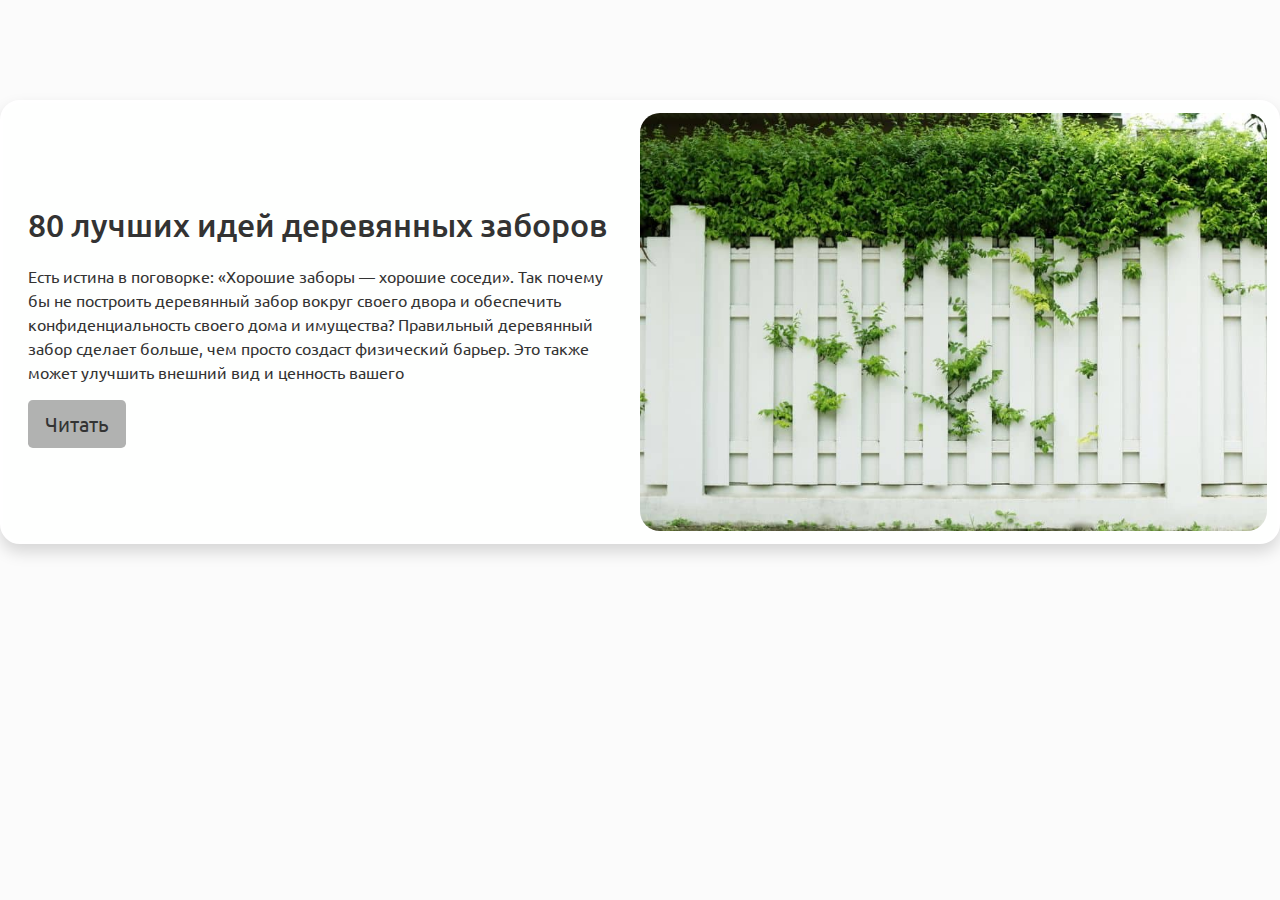
==== index.html @ 26980faf "1" ====
<!doctype html>
<html lang="ru">
<head>
    <meta charset="utf-8">
    <meta name="keywords" content="забор для дома, заборы для частного дома">
    <meta name="description" content="">
    <meta name="viewport" content="width=device-width, initial-scale=1.0, viewport-fit=cover">
	<link rel="canonical" href="https://zabor.asadpro.ru/">
	<meta name="robots" content="index, follow">
    <link rel="shortcut icon" type="image/png" href="favicon.png">
    
	<link rel="stylesheet" type="text/css" href="./css/bootstrap.min.css?9547">
	<link rel="stylesheet" type="text/css" href="style.css?3909">
	<link href='https://fonts.googleapis.com/css?family=Ubuntu&display=swap&subset=latin,latin-ext' rel='stylesheet' type='text/css'>
    <title>Заборы для дома</title>


    
<!-- Analytics -->
 <!-- Google Tag Manager -->
<script>(function(w,d,s,l,i){w[l]=w[l]||[];w[l].push({'gtm.start':
new Date().getTime(),event:'gtm.js'});var f=d.getElementsByTagName(s)[0],
j=d.createElement(s),dl=l!='dataLayer'?'&l='+l:'';j.async=true;j.src=
'https://www.googletagmanager.com/gtm.js?id='+i+dl;f.parentNode.insertBefore(j,f);
})(window,document,'script','dataLayer','GTM-WSSSM88');</script>
<!-- End Google Tag Manager -->
<!-- Analytics END -->
    
</head>
<body>
<!-- Main container -->
<div class="page-container">
    
<!-- bloc-0 -->
<div class="bloc l-bloc full-width-bloc" id="bloc-0">
	<div class="container bloc-lg">
		<div class="row shadow">
			<div class="col-md-6 order-md-1 padding-0">
				<a href="wood-fence-ideas.html"><img src="img/lazyload-ph.png" data-src="img/ranch-or-country-wood-fence-ideas-7.jpeg" class="img-fluid mx-auto d-block img lazyload" alt="ranch or-country-wood-fence-ideas-7.jpeg" /></a>
			</div>
			<div class="col-md-6 align-self-center">
				<h2 class="mg-md">
					<a href="wood-fence-ideas.html">80 лучших идей деревянных заборов</a><br>
				</h2>
				<p>
					Есть истина в поговорке: «Хорошие заборы — хорошие соседи». Так почему бы не построить деревянный забор вокруг своего двора и обеспечить конфиденциальность своего дома и имущества? Правильный деревянный забор сделает больше, чем просто создаст физический барьер. Это также может улучшить внешний вид и ценность вашего
				</p><a href="wood-fence-ideas.html" class="btn btn-d btn-lg">Читать</a>
			</div>
		</div>
	</div>
</div>
<!-- bloc-0 END -->

<!-- ScrollToTop Button -->
<a class="bloc-button btn btn-d scrollToTop" onclick="scrollToTarget('1',this)"><svg xmlns="http://www.w3.org/2000/svg" width="22" height="22" viewBox="0 0 32 32"><path class="scroll-to-top-btn-icon" d="M30,22.656l-14-13-14,13"/></svg></a>
<!-- ScrollToTop Button END-->


</div>
<!-- Main container END -->
    


<!-- Additional JS -->
<script src="./js/jquery.min.js?3766"></script>
<script src="./js/bootstrap.bundle.min.js?7911"></script>
<script src="./js/blocs.min.js?3377"></script>
<script src="./js/lazysizes.min.js" defer></script><!-- Additional JS END -->

<!-- Google Tag Manager (noscript) -->
<noscript><iframe src="https://www.googletagmanager.com/ns.html?id=GTM-WSSSM88"
height="0" width="0" style="display:none;visibility:hidden"></iframe></noscript>
<!-- End Google Tag Manager (noscript) -->
</body>
</html>
---- style.css ----
/*-----------------------------------------------------------------------------------
	zabor
	Author: Александр Майков
	Version: 1.0
	Built with Blocs
-----------------------------------------------------------------------------------*/
body{
	margin:0;
	padding:0;
    background:#FBFBFB;
    overflow-x:hidden;
    -webkit-font-smoothing: antialiased;
    -moz-osx-font-smoothing: grayscale;
}
.page-container{overflow: hidden;} /* Prevents unwanted scroll space when scroll FX used. */
a,button{transition: background .3s ease-in-out;outline: none!important;} /* Prevent blue selection glow on Chrome and Safari */
a:hover{text-decoration: none; cursor:pointer;}

/* = Blocs
-------------------------------------------------------------- */

.bloc{
	width:100%;
	clear:both;
	background: 50% 50% no-repeat;
	padding:0 20px;
	-webkit-background-size: cover;
	-moz-background-size: cover;
	-o-background-size: cover;
	background-size: cover;
	position:relative;
	display:flex;
}
.bloc .container{
	padding-left:0;
	padding-right:0;
}


/* Sizes */

.bloc-lg{
	padding:100px 20px;
}
.bloc-sm{
	padding:20px;
}

/* = Full Width Blocs 
-------------------------------------------------------------- */

.full-width-bloc{
	padding-left:0;
	padding-right:0;
}
.full-width-bloc .row{
	margin-left:0;
	margin-right:0;
}
.full-width-bloc .container{
	width:100%;
	max-width:100%!important;
}
.full-width-bloc .carousel img{
	width:100%;
	height:auto;
}


/* Dark theme */

.d-bloc{
	color:rgba(255,255,255,.7);
}
.d-bloc button:hover{
	color:rgba(255,255,255,.9);
}
.d-bloc .icon-round,.d-bloc .icon-square,.d-bloc .icon-rounded,.d-bloc .icon-semi-rounded-a,.d-bloc .icon-semi-rounded-b{
	border-color:rgba(255,255,255,.9);
}
.d-bloc .divider-h span{
	border-color:rgba(255,255,255,.2);
}
.d-bloc .a-btn,.d-bloc .navbar a, .d-bloc a .icon-sm, .d-bloc a .icon-md, .d-bloc a .icon-lg, .d-bloc a .icon-xl, .d-bloc h1 a, .d-bloc h2 a, .d-bloc h3 a, .d-bloc h4 a, .d-bloc h5 a, .d-bloc h6 a, .d-bloc p a{
	color:rgba(255,255,255,.6);
}
.d-bloc .a-btn:hover,.d-bloc .navbar a:hover,.d-bloc a:hover .icon-sm, .d-bloc a:hover .icon-md, .d-bloc a:hover .icon-lg, .d-bloc a:hover .icon-xl, .d-bloc h1 a:hover, .d-bloc h2 a:hover, .d-bloc h3 a:hover, .d-bloc h4 a:hover, .d-bloc h5 a:hover, .d-bloc h6 a:hover, .d-bloc p a:hover{
	color:rgba(255,255,255,1);
}
.d-bloc .navbar-toggle .icon-bar{
	background:rgba(255,255,255,1);
}
.d-bloc .btn-wire,.d-bloc .btn-wire:hover{
	color:rgba(255,255,255,1);
	border-color:rgba(255,255,255,1);
}
.d-bloc .card{
	color:rgba(0,0,0,.5);
}
.d-bloc .card button:hover{
	color:rgba(0,0,0,.7);
}
.d-bloc .card icon{
	border-color:rgba(0,0,0,.7);
}
.d-bloc .card .divider-h span{
	border-color:rgba(0,0,0,.1);
}
.d-bloc .card .a-btn{
	color:rgba(0,0,0,.6);
}
.d-bloc .card .a-btn:hover{
	color:rgba(0,0,0,1);
}
.d-bloc .card .btn-wire, .d-bloc .card .btn-wire:hover{
	color:rgba(0,0,0,.7);
	border-color:rgba(0,0,0,.3);
}


/* Light theme */

.d-bloc .card,.l-bloc{
	color:rgba(0,0,0,.5);
}
.d-bloc .card button:hover,.l-bloc button:hover{
	color:rgba(0,0,0,.7);
}
.l-bloc .icon-round,.l-bloc .icon-square,.l-bloc .icon-rounded,.l-bloc .icon-semi-rounded-a,.l-bloc .icon-semi-rounded-b{
	border-color:rgba(0,0,0,.7);
}
.d-bloc .card .divider-h span,.l-bloc .divider-h span{
	border-color:rgba(0,0,0,.1);
}
.d-bloc .card .a-btn,.l-bloc .a-btn,.l-bloc .navbar a,.l-bloc a .icon-sm, .l-bloc a .icon-md, .l-bloc a .icon-lg, .l-bloc a .icon-xl, .l-bloc h1 a, .l-bloc h2 a, .l-bloc h3 a, .l-bloc h4 a, .l-bloc h5 a, .l-bloc h6 a, .l-bloc p a{
	color:rgba(0,0,0,.6);
}
.d-bloc .card .a-btn:hover,.l-bloc .a-btn:hover,.l-bloc .navbar a:hover, .l-bloc a:hover .icon-sm, .l-bloc a:hover .icon-md, .l-bloc a:hover .icon-lg, .l-bloc a:hover .icon-xl, .l-bloc h1 a:hover, .l-bloc h2 a:hover, .l-bloc h3 a:hover, .l-bloc h4 a:hover, .l-bloc h5 a:hover, .l-bloc h6 a:hover, .l-bloc p a:hover{
	color:rgba(0,0,0,1);
}
.l-bloc .navbar-toggle .icon-bar{
	color:rgba(0,0,0,.6);
}
.d-bloc .card .btn-wire,.d-bloc .card .btn-wire:hover,.l-bloc .btn-wire,.l-bloc .btn-wire:hover{
	color:rgba(0,0,0,.7);
	border-color:rgba(0,0,0,.3);
}


/* = NavBar
-------------------------------------------------------------- */

/* Handle Multi Level Navigation */
.dropdown-menu .dropdown-menu{
	border:none}
@media (min-width:576px){
	
.navbar-expand-sm .dropdown-menu .dropdown-menu{
	border:1px solid rgba(0,0,0,.15);
	position:absolute;
	left:100%;
	top:-7px}.navbar-expand-sm .dropdown-menu .submenu-left{
	right:100%;
	left:auto}}@media (min-width:768px){
	.navbar-expand-md .dropdown-menu .dropdown-menu{
	border:1px solid rgba(0,0,0,.15);
	border:1px solid rgba(0,0,0,.15);
	position:absolute;
	left:100%;
	top:-7px}.navbar-expand-md .dropdown-menu .submenu-left{
	right:100%;
	left:auto}}@media (min-width:992px){
	.navbar-expand-lg .dropdown-menu .dropdown-menu{
	border:1px solid rgba(0,0,0,.15);
	position:absolute;
	left:100%;
	top:-7px}.navbar-expand-lg .dropdown-menu .submenu-left{
	right:100%;
	left:auto}
}
/* = Bric adjustment margins
-------------------------------------------------------------- */

.mg-sm{
	margin-top:10px;
	margin-bottom:5px;
}
.mg-md{
	margin-top:10px;
	margin-bottom:20px;
}

/* = Buttons
-------------------------------------------------------------- */

.btn-d,.btn-d:hover,.btn-d:focus{
	color:#FFF;
	background:rgba(0,0,0,.3);
}

/* Prevent ugly blue glow on chrome and safari */
button{
	outline: none!important;
}






/* = Cards
-------------------------------------------------------------- */
.card-sq, .card-sq .card-header, .card-sq .card-footer{
	border-radius:0;
}
.card-rd{
	border-radius:30px;
}
.card-rd .card-header{
	border-radius:29px 29px 0 0;
}
.card-rd .card-footer{
	border-radius:0 0 29px 29px;
}




.carousel-nav-icon{
	fill: none;
	stroke: #fff;
	stroke-width: 2px;
	fill-rule: evenodd;
	stroke-linecap:round;
}


/* ScrollToTop button */

.scrollToTop{
	width:36px;
	height:36px;
	padding:5px;
	position:fixed;
	bottom:20px;
	right:20px;
	opacity:0;
	z-index:999;
	transition: all .3s ease-in-out;
	pointer-events:none;
}
.showScrollTop{
	opacity: 1;
	pointer-events:all;
}
.scroll-to-top-btn-icon{
	fill: none;
	stroke: #fff;
	stroke-width: 2px;
	fill-rule: evenodd;
	stroke-linecap:round;
}

/* Hide Object */
.object-hidden{
	display:none;
}

/* = Custom Styling
-------------------------------------------------------------- */

h1,h2,h3,h4,h5,h6,p,label,.btn,a{
	font-family:"Ubuntu";
	color:#333333!important;
}
.container{
	max-width:1140px;
}
.div-slider{
	width:700px;
}
.shadow{
	border-style:solid;
	border-color:#FFFFFF!important;
	background-color:#FEFFFE;
	box-shadow:0px 4px 12px rgba(13,35,67,0.03);
	margin-bottom:10px;
	padding:10px 10px 10px 10px;
	border-radius:20px 20px 20px 20px;
}
.margin10{
	margin-right:14px;
	margin-left:14px;
	z-index:3;
	margin-top:20px;
}
.radius{
	border-radius:20px 20px 20px 20px;
}
.padding-0{
	padding-right:0px;
	padding-left:0px;
}
.img{
	border-radius:20px 20px 20px 20px;
}
.fixed{
	position:fixed;
	z-index:2;
	top:0px;
	right:0px;
	height:100vh;
	width:340px;
	margin-top:20px;
	margin-right:0px;
	margin-bottom:0px;
}

/* = Colour
-------------------------------------------------------------- */


/* Bloc image backgrounds */




/* = Bloc Padding Multi Breakpoint
-------------------------------------------------------------- */

@media (min-width: 576px) {
    .bloc-xxl-sm{padding:200px 20px;}
    .bloc-xl-sm{padding:150px 20px;}
    .bloc-lg-sm{padding:100px 20px;}
    .bloc-md-sm{padding:50px 20px;}
    .bloc-sm-sm{padding:20px;}
    .bloc-no-padding-sm{padding:0 20px;}
}
@media (min-width: 768px) {
    .bloc-xxl-md{padding:200px 20px;}
    .bloc-xl-md{padding:150px 20px;}
    .bloc-lg-md{padding:100px 20px;}
    .bloc-md-md{padding:50px 20px;}
    .bloc-sm-md{padding:20px 20px;}
    .bloc-no-padding-md{padding:0 20px;}
}
@media (min-width: 992px) {
    .bloc-xxl-lg{padding:200px 20px;}
    .bloc-xl-lg{padding:150px 20px;}
    .bloc-lg-lg{padding:100px 20px;}
    .bloc-md-lg{padding:50px 20px;}
    .bloc-sm-lg{padding:20px;}
    .bloc-no-padding-lg{padding:0 20px;}
}


/* = Mobile adjustments 
-------------------------------------------------------------- */
@media (max-width: 1024px)
{
    .bloc.full-width-bloc, .bloc-tile-2.full-width-bloc .container, .bloc-tile-3.full-width-bloc .container, .bloc-tile-4.full-width-bloc .container{
        padding-left: 0; 
        padding-right: 0;  
    }
}
@media (max-width: 991px)
{
    .container{width:100%;}
    .bloc{padding-left: constant(safe-area-inset-left);padding-right: constant(safe-area-inset-right);} /* iPhone X Notch Support*/
    .bloc-group, .bloc-group .bloc{display:block;width:100%;}
}
@media (max-width: 767px)
{
    .bloc-tile-2 .container, .bloc-tile-3 .container, .bloc-tile-4 .container{
        padding-left:0;padding-right:0;
    }
    .btn-dwn{
       display:none; 
    }
    .voffset{
        margin-top:5px;
    }
    .voffset-md{
        margin-top:20px;
    }
    .voffset-lg{
        margin-top:30px;
    }
    form{
        padding:5px;
    }
    .close-lightbox{
        display:inline-block;
    }
    .blocsapp-device-iphone5{
	   background-size: 216px 425px;
	   padding-top:60px;
	   width:216px;
	   height:425px;
    }
    .blocsapp-device-iphone5 img{
	   width: 180px;
	   height: 320px;
    }
}

@media (max-width: 991px){
	.h1-style{
		font-size:30px;
	}
	
}

@media (max-width: 767px){
	.div-slider{
		width:500px;
	}
	
}

@media (max-width: 575px){
	.div-slider{
		width:250px;
	}
	p{
	}
	.h1-style{
		font-size:20px;
	}
	
}
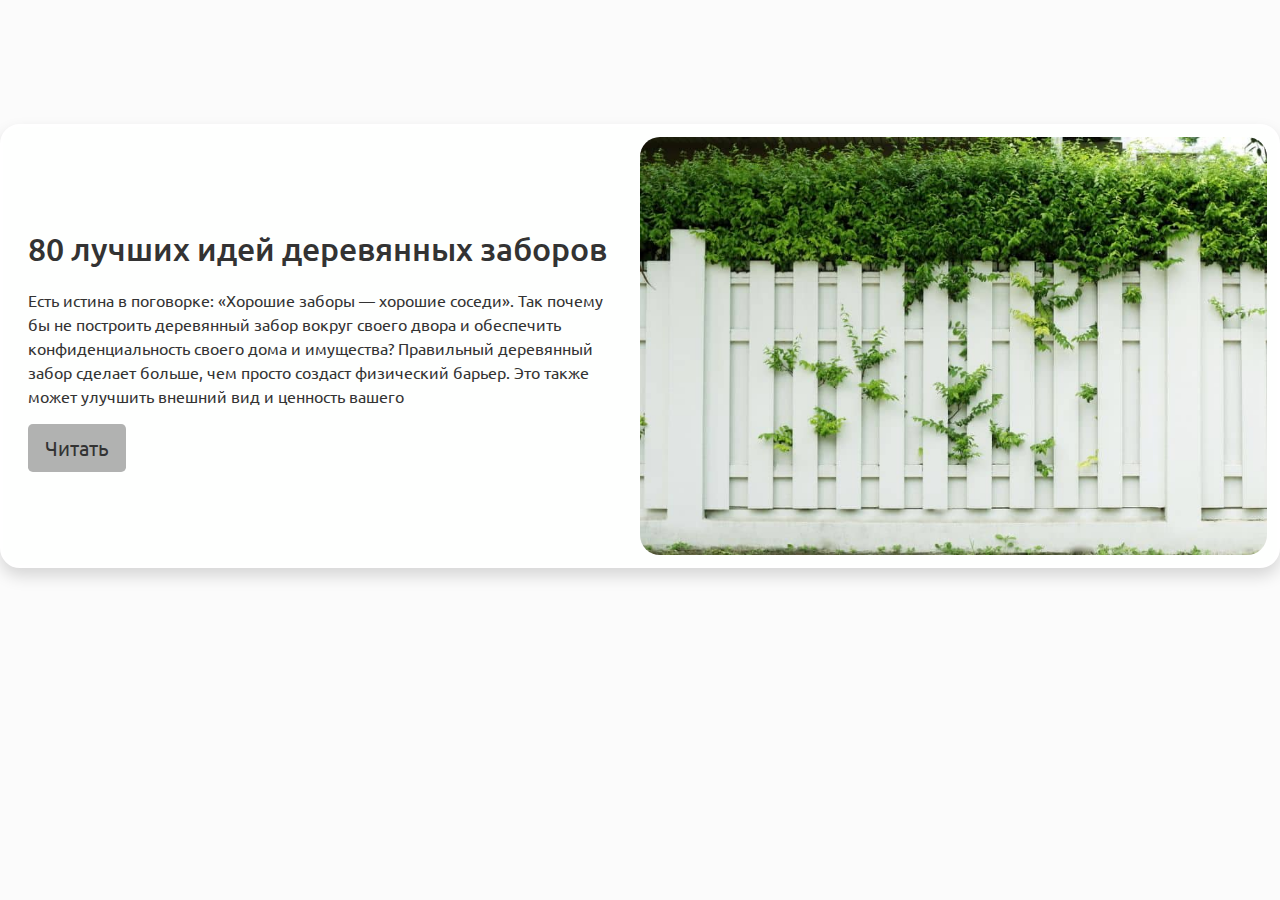
==== commit 6f1b919b: "6" ====
--- a/index.html
+++ b/index.html
@@ -9,8 +9,8 @@
 	<meta name="robots" content="index, follow">
     <link rel="shortcut icon" type="image/png" href="favicon.png">
     
-	<link rel="stylesheet" type="text/css" href="./css/bootstrap.min.css?9547">
-	<link rel="stylesheet" type="text/css" href="style.css?3909">
+	<link rel="stylesheet" type="text/css" href="./css/bootstrap.min.css?2987">
+	<link rel="stylesheet" type="text/css" href="style.css?9407">
 	<link href='https://fonts.googleapis.com/css?family=Ubuntu&display=swap&subset=latin,latin-ext' rel='stylesheet' type='text/css'>
     <title>Заборы для дома</title>
 
@@ -23,7 +23,10 @@
 j=d.createElement(s),dl=l!='dataLayer'?'&l='+l:'';j.async=true;j.src=
 'https://www.googletagmanager.com/gtm.js?id='+i+dl;f.parentNode.insertBefore(j,f);
 })(window,document,'script','dataLayer','GTM-WSSSM88');</script>
-<!-- End Google Tag Manager -->
+<!-- End Google Tag Manager --> +<!-- Yandex.RTB -->
+<script>window.yaContextCb=window.yaContextCb||[]</script>
+<script src="https://yandex.ru/ads/system/context.js" async></script>
 <!-- Analytics END -->
     
 </head>
@@ -62,9 +65,9 @@
 
 
 <!-- Additional JS -->
-<script src="./js/jquery.min.js?3766"></script>
-<script src="./js/bootstrap.bundle.min.js?7911"></script>
-<script src="./js/blocs.min.js?3377"></script>
+<script src="./js/jquery.min.js?393"></script>
+<script src="./js/bootstrap.bundle.min.js?2387"></script>
+<script src="./js/blocs.min.js?7644"></script>
 <script src="./js/lazysizes.min.js" defer></script><!-- Additional JS END -->
 
 <!-- Google Tag Manager (noscript) -->
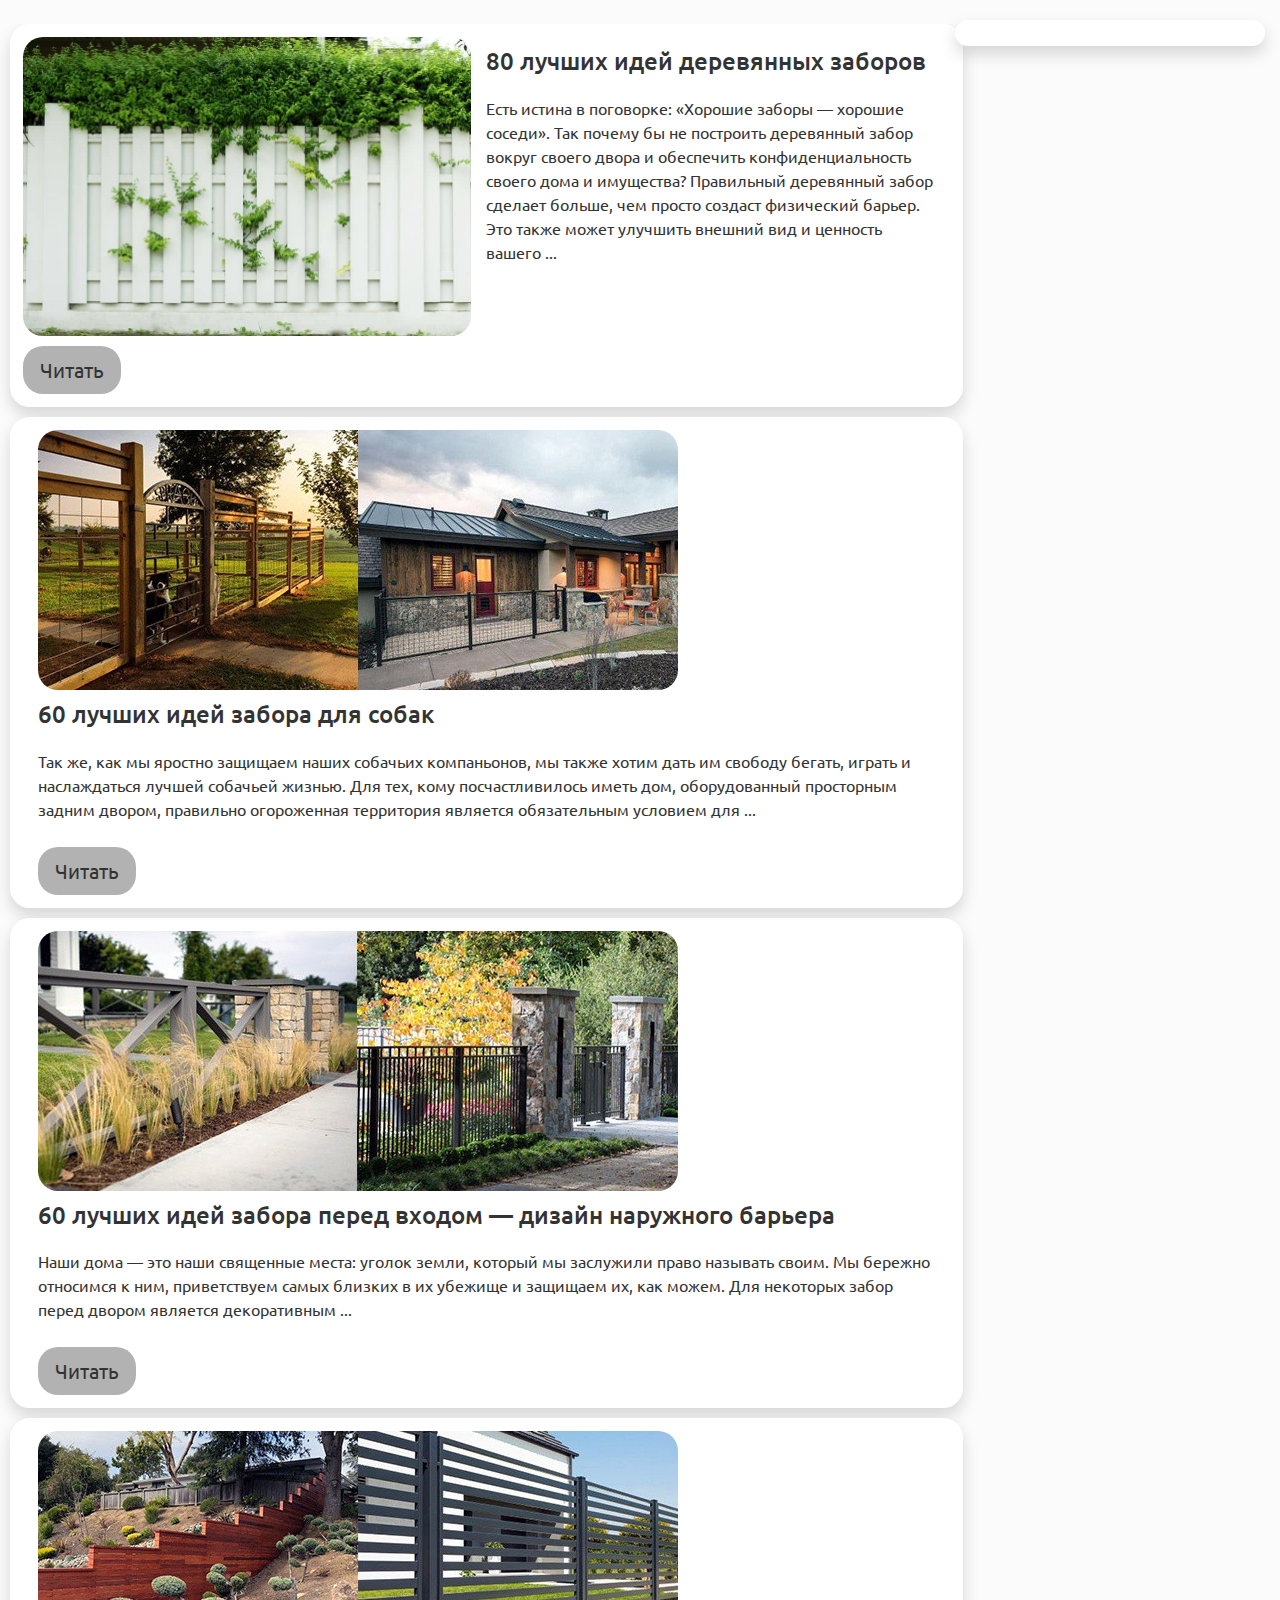
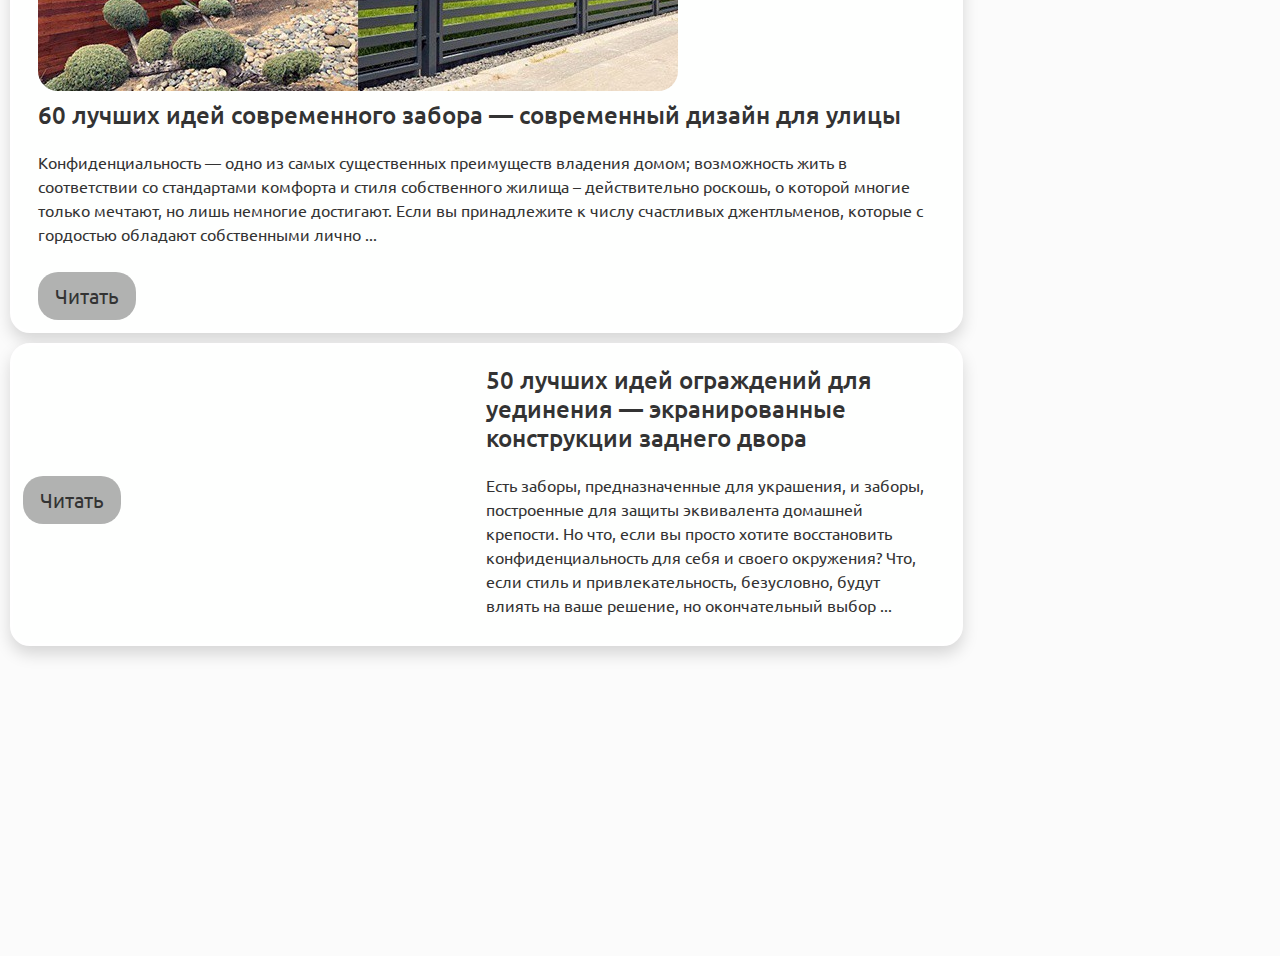
==== commit 74859bfe: "1" ====
--- a/index.html
+++ b/index.html
@@ -9,8 +9,8 @@
 	<meta name="robots" content="index, follow">
     <link rel="shortcut icon" type="image/png" href="favicon.png">
     
-	<link rel="stylesheet" type="text/css" href="./css/bootstrap.min.css?2987">
-	<link rel="stylesheet" type="text/css" href="style.css?9407">
+	<link rel="stylesheet" type="text/css" href="./css/bootstrap.min.css?477">
+	<link rel="stylesheet" type="text/css" href="style.css?4574">
 	<link href='https://fonts.googleapis.com/css?family=Ubuntu&display=swap&subset=latin,latin-ext' rel='stylesheet' type='text/css'>
     <title>Заборы для дома</title>
 
@@ -36,23 +36,117 @@
     
 <!-- bloc-0 -->
 <div class="bloc l-bloc full-width-bloc" id="bloc-0">
-	<div class="container bloc-lg">
-		<div class="row shadow">
-			<div class="col-md-6 order-md-1 padding-0">
-				<a href="wood-fence-ideas.html"><img src="img/lazyload-ph.png" data-src="img/ranch-or-country-wood-fence-ideas-7.jpeg" class="img-fluid mx-auto d-block img lazyload" alt="ranch or-country-wood-fence-ideas-7.jpeg" /></a>
+	<div class="container bloc-lg padding-0">
+		<div class="row prew">
+			<div class="align-self-center shadow col-md-8 col-lg-9">
+				<div class="row">
+					<div class="col align-self-center padding-0">
+						<a href="wood-fence-ideas.html"><img src="img/lazyload-ph.png" data-src="img/ranch-or-country-wood-fence-ideas-7.jpeg" class="img-fluid mx-auto d-block img lazyload" alt="ranch or-country-wood-fence-ideas-7.jpeg" /></a><a href="wood-fence-ideas.html" class="btn btn-d btn-lg button">Читать</a>
+					</div>
+					<div class="col">
+						<div>
+							<h2 class="mg-md">
+								<a href="wood-fence-ideas.html">80 лучших идей деревянных заборов</a>
+							</h2>
+							<p>
+								Есть истина в поговорке: «Хорошие заборы — хорошие соседи». Так почему бы не построить деревянный забор вокруг своего двора и обеспечить конфиденциальность своего дома и имущества? Правильный деревянный забор сделает больше, чем просто создаст физический барьер. Это также может улучшить внешний вид и ценность вашего ...
+							</p>
+						</div>
+					</div>
+				</div>
 			</div>
-			<div class="col-md-6 align-self-center">
-				<h2 class="mg-md">
-					<a href="wood-fence-ideas.html">80 лучших идей деревянных заборов</a><br>
-				</h2>
-				<p>
-					Есть истина в поговорке: «Хорошие заборы — хорошие соседи». Так почему бы не построить деревянный забор вокруг своего двора и обеспечить конфиденциальность своего дома и имущества? Правильный деревянный забор сделает больше, чем просто создаст физический барьер. Это также может улучшить внешний вид и ценность вашего
-				</p><a href="wood-fence-ideas.html" class="btn btn-d btn-lg">Читать</a>
+		</div>
+		<div class="row prew">
+			<div class="align-self-center shadow col-md-8 col-lg-9">
+				<div class="row">
+					<div class="col">
+						<a href="wood-fence-ideas.html"><img src="img/lazyload-ph.png" data-src="img/dog-fence-ideas.jpeg" class="img-fluid img float-lg-none lazyload" alt="ranch or-country-wood-fence-ideas-7.jpeg" /></a>
+						<h2 class="mg-md">
+							<a href="wood-fence-ideas.html">60 лучших идей забора для собак</a><br>
+						</h2>
+						<p>
+							Так же, как мы яростно защищаем наших собачьих компаньонов, мы также хотим дать им свободу бегать, играть и наслаждаться лучшей собачьей жизнью. Для тех, кому посчастливилось иметь дом, оборудованный просторным задним двором, правильно огороженная территория является обязательным условием для ...
+						</p><a href="wood-fence-ideas.html" class="btn btn-d btn-lg button">Читать</a>
+					</div>
+				</div>
+			</div>
+		</div>
+		<div class="row prew">
+			<div class="align-self-center shadow col-md-8 col-lg-9">
+				<div class="row">
+					<div class="col align-self-center">
+						<a href="wood-fence-ideas.html"><img src="img/lazyload-ph.png" data-src="img/front-yard-fence-ideas.jpeg" class="img-fluid img float-lg-none lazyload" alt="ranch or-country-wood-fence-ideas-7.jpeg" /></a>
+						<h2 class="mg-md">
+							<a href="wood-fence-ideas.html">60 лучших идей забора перед входом — дизайн наружного барьера</a><br>
+						</h2>
+						<p>
+							Наши дома — это наши священные места: уголок земли, который мы заслужили право называть своим. Мы бережно относимся к ним, приветствуем самых близких в их убежище и защищаем их, как можем. Для некоторых забор перед двором является декоративным ...
+						</p><a href="wood-fence-ideas.html" class="btn btn-d btn-lg button">Читать</a>
+					</div>
+				</div>
+			</div>
+		</div>
+		<div class="row prew">
+			<div class="align-self-center shadow col-md-8 col-lg-9">
+				<div class="row">
+					<div class="col align-self-center">
+						<a href="wood-fence-ideas.html"><img src="img/lazyload-ph.png" data-src="img/modern-fence-ideas.jpeg" class="img-fluid img float-lg-none lazyload" alt="ranch or-country-wood-fence-ideas-7.jpeg" /></a>
+						<h2 class="mg-md">
+							<a href="wood-fence-ideas.html">60 лучших идей современного забора — современный дизайн для улицы</a><br>
+						</h2>
+						<p>
+							Конфиденциальность — одно из самых существенных преимуществ владения домом; возможность жить в соответствии со стандартами комфорта и стиля собственного жилища – действительно роскошь, о которой многие только мечтают, но лишь немногие достигают. Если вы принадлежите к числу счастливых джентльменов, которые с гордостью обладают собственными лично ...
+						</p><a href="wood-fence-ideas.html" class="btn btn-d btn-lg button">Читать</a>
+					</div>
+				</div>
+			</div>
+		</div>
+		<div class="row prew">
+			<div class="align-self-center shadow col-md-8 col-lg-9">
+				<div class="row">
+					<div class="col align-self-center padding-0">
+						<a href="wood-fence-ideas.html"><img src="img/lazyload-ph.png" data-src="img/metal-rivet-modern-backyard-ideas-privacy-fence1.jpeg" class="img-fluid mx-auto d-block img lazyload" alt="ranch or-country-wood-fence-ideas-7.jpeg" /></a><a href="wood-fence-ideas.html" class="btn btn-d btn-lg button">Читать</a>
+					</div>
+					<div class="col">
+						<div>
+							<h2 class="mg-md">
+								<a href="wood-fence-ideas.html">50 лучших идей ограждений для уединения — экранированные конструкции заднего двора</a><br>
+							</h2>
+							<p>
+								Есть заборы, предназначенные для украшения, и заборы, построенные для защиты эквивалента домашней крепости. Но что, если вы просто хотите восстановить конфиденциальность для себя и своего окружения? Что, если стиль и привлекательность, безусловно, будут влиять на ваше решение, но окончательный выбор ...
+							</p>
+						</div>
+					</div>
+				</div>
 			</div>
 		</div>
 	</div>
 </div>
 <!-- bloc-0 END -->
+
+<!-- bloc-ads -->
+<div class="bloc l-bloc" id="bloc-ads">
+	<div class="container bloc-lg">
+		<div class="row">
+			<div class="col-sm-4 fixed col-lg-8">
+				<div class="shadow">
+					<div >
+						<!-- Yandex.RTB R-A-587612-1 -->
+<div id="yandex_rtb_R-A-587612-1"></div>
+<script>window.yaContextCb.push(()=>{
+  Ya.Context.AdvManager.render({
+    renderTo: 'yandex_rtb_R-A-587612-1',
+    blockId: 'R-A-587612-1'
+  })
+})</script>
+						
+					</div>
+				</div>
+			</div>
+		</div>
+	</div>
+</div>
+<!-- bloc-ads END -->
 
 <!-- ScrollToTop Button -->
 <a class="bloc-button btn btn-d scrollToTop" onclick="scrollToTarget('1',this)"><svg xmlns="http://www.w3.org/2000/svg" width="22" height="22" viewBox="0 0 32 32"><path class="scroll-to-top-btn-icon" d="M30,22.656l-14-13-14,13"/></svg></a>
@@ -65,9 +159,9 @@
 
 
 <!-- Additional JS -->
-<script src="./js/jquery.min.js?393"></script>
-<script src="./js/bootstrap.bundle.min.js?2387"></script>
-<script src="./js/blocs.min.js?7644"></script>
+<script src="./js/jquery.min.js?9012"></script>
+<script src="./js/bootstrap.bundle.min.js?3477"></script>
+<script src="./js/blocs.min.js?7190"></script>
 <script src="./js/lazysizes.min.js" defer></script><!-- Additional JS END -->
 
 <!-- Google Tag Manager (noscript) -->
--- a/style.css
+++ b/style.css
@@ -277,7 +277,7 @@
 	max-width:1140px;
 }
 .div-slider{
-	width:700px;
+	width:100%;
 }
 .shadow{
 	border-style:solid;
@@ -300,6 +300,7 @@
 .padding-0{
 	padding-right:0px;
 	padding-left:0px;
+	padding-top:0px;
 }
 .img{
 	border-radius:20px 20px 20px 20px;
@@ -315,6 +316,29 @@
 	margin-right:0px;
 	margin-bottom:0px;
 }
+.div_ads{
+	width:300px;
+	height:600px;
+	background-color:rgba(51,51,51,0.20);
+}
+.button{
+	margin-top:10px;
+	border-radius:20px 20px 20px 20px;
+}
+.prew{
+	padding-left:10px;
+}
+.cont{
+	padding-top:10px;
+	padding-bottom:0px;
+}
+.bloc{
+	padding-top:0px;
+	margin-top:0px;
+}
+h2{
+	font-size:24px;
+}
 
 /* = Colour
 -------------------------------------------------------------- */
@@ -408,6 +432,15 @@
 	.h1-style{
 		font-size:30px;
 	}
+	.margin10{
+		margin-right:0px;
+	}
+	.shadow{
+	}
+	.container{
+		padding-bottom:0px;
+		padding-top:0px;
+	}
 	
 }
 
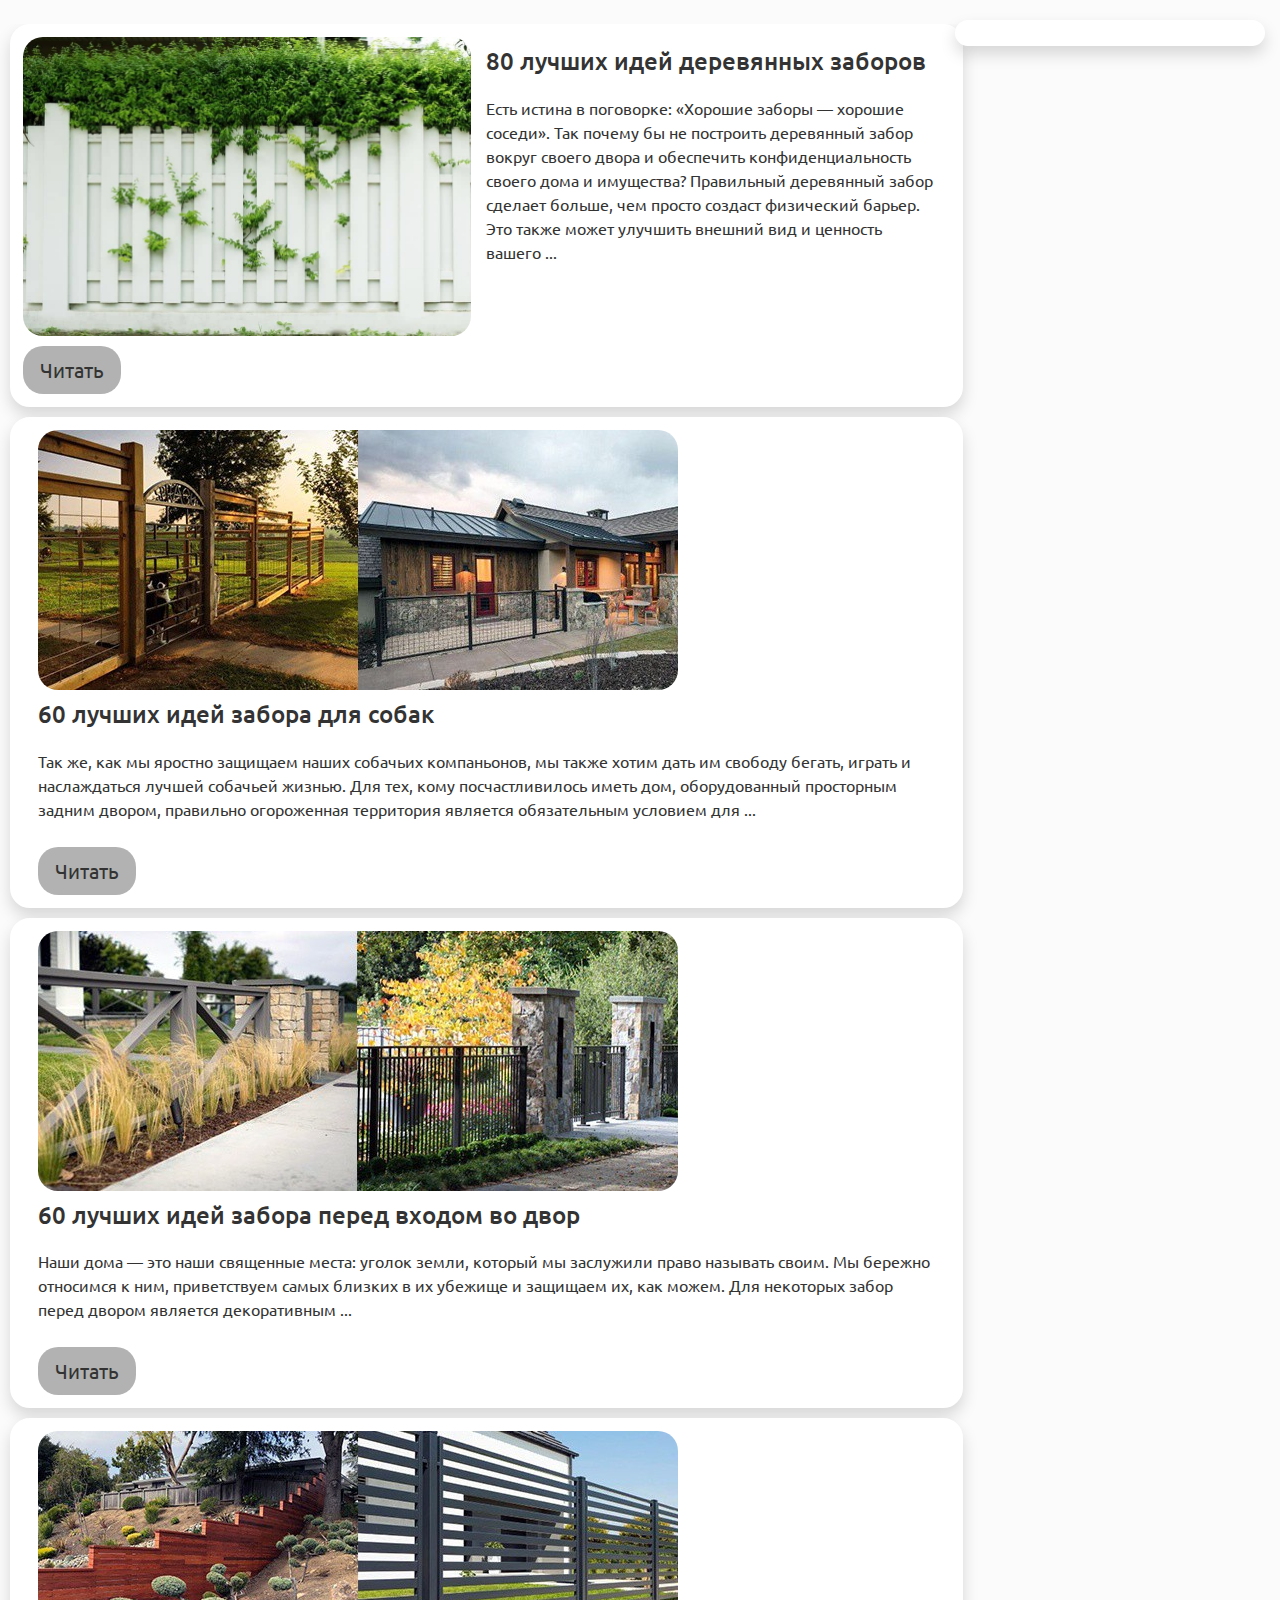
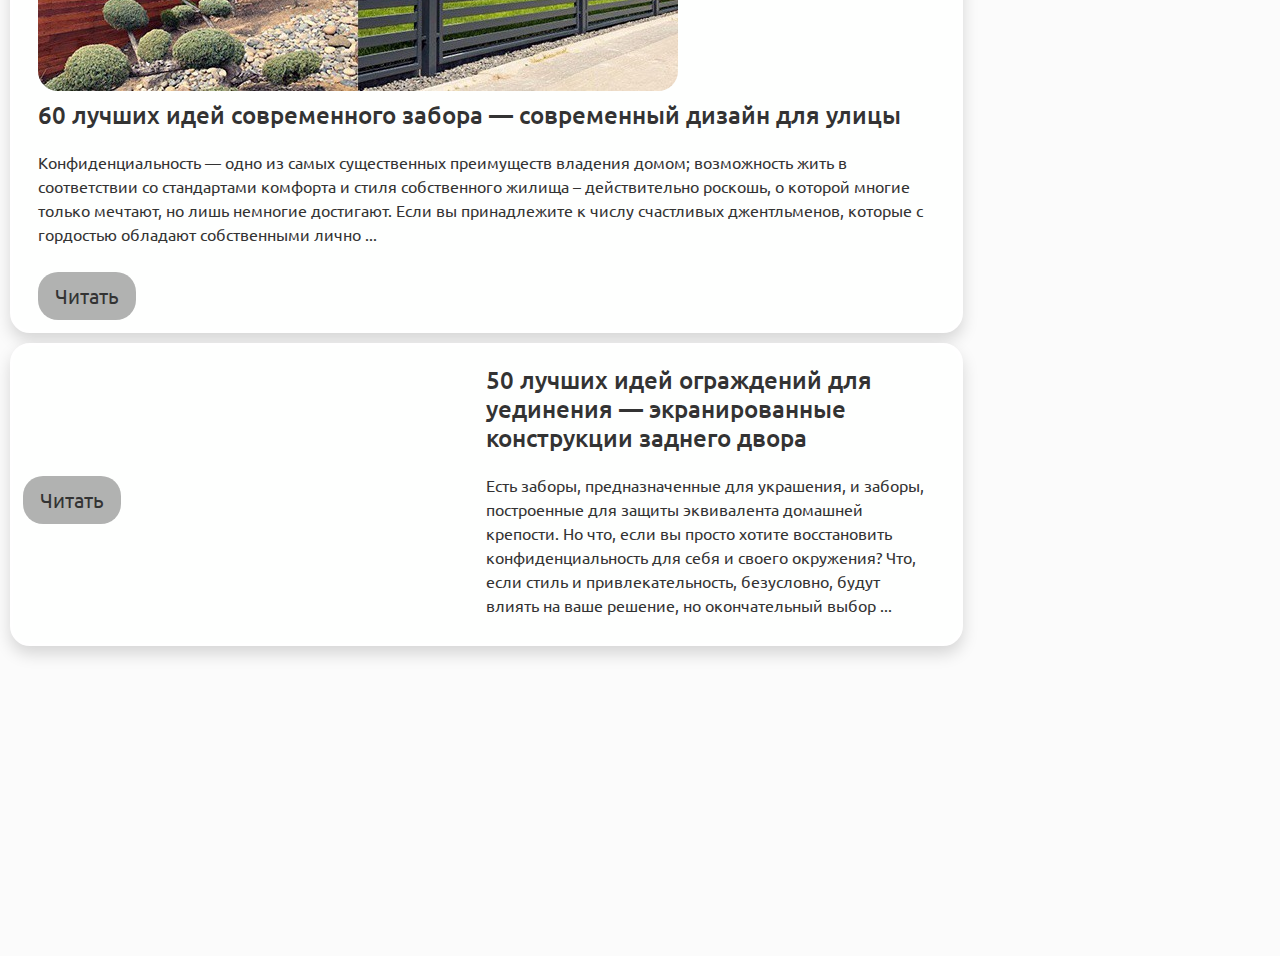
==== commit 50804c87: "1" ====
--- a/index.html
+++ b/index.html
@@ -9,8 +9,8 @@
 	<meta name="robots" content="index, follow">
     <link rel="shortcut icon" type="image/png" href="favicon.png">
     
-	<link rel="stylesheet" type="text/css" href="./css/bootstrap.min.css?477">
-	<link rel="stylesheet" type="text/css" href="style.css?4574">
+	<link rel="stylesheet" type="text/css" href="./css/bootstrap.min.css?9446">
+	<link rel="stylesheet" type="text/css" href="style.css?1135">
 	<link href='https://fonts.googleapis.com/css?family=Ubuntu&display=swap&subset=latin,latin-ext' rel='stylesheet' type='text/css'>
     <title>Заборы для дома</title>
 
@@ -62,11 +62,11 @@
 					<div class="col">
 						<a href="wood-fence-ideas.html"><img src="img/lazyload-ph.png" data-src="img/dog-fence-ideas.jpeg" class="img-fluid img float-lg-none lazyload" alt="ranch or-country-wood-fence-ideas-7.jpeg" /></a>
 						<h2 class="mg-md">
-							<a href="wood-fence-ideas.html">60 лучших идей забора для собак</a><br>
+							<a href="dog-fence-ideas.html">60 лучших идей забора для собак</a><br>
 						</h2>
 						<p>
 							Так же, как мы яростно защищаем наших собачьих компаньонов, мы также хотим дать им свободу бегать, играть и наслаждаться лучшей собачьей жизнью. Для тех, кому посчастливилось иметь дом, оборудованный просторным задним двором, правильно огороженная территория является обязательным условием для ...
-						</p><a href="wood-fence-ideas.html" class="btn btn-d btn-lg button">Читать</a>
+						</p><a href="dog-fence-ideas.html" class="btn btn-d btn-lg button">Читать</a>
 					</div>
 				</div>
 			</div>
@@ -75,9 +75,9 @@
 			<div class="align-self-center shadow col-md-8 col-lg-9">
 				<div class="row">
 					<div class="col align-self-center">
-						<a href="wood-fence-ideas.html"><img src="img/lazyload-ph.png" data-src="img/front-yard-fence-ideas.jpeg" class="img-fluid img float-lg-none lazyload" alt="ranch or-country-wood-fence-ideas-7.jpeg" /></a>
+						<a href="wood-fence-ideas.html"><img src="img/lazyload-ph.png" data-src="img/front-yard-fence-ideas.jpg" class="img-fluid img float-lg-none lazyload" alt="ranch or-country-wood-fence-ideas-7.jpeg" /></a>
 						<h2 class="mg-md">
-							<a href="wood-fence-ideas.html">60 лучших идей забора перед входом — дизайн наружного барьера</a><br>
+							<a href="wood-fence-ideas.html">60 лучших идей забора перед входом во двор</a><br>
 						</h2>
 						<p>
 							Наши дома — это наши священные места: уголок земли, который мы заслужили право называть своим. Мы бережно относимся к ним, приветствуем самых близких в их убежище и защищаем их, как можем. Для некоторых забор перед двором является декоративным ...
@@ -90,13 +90,13 @@
 			<div class="align-self-center shadow col-md-8 col-lg-9">
 				<div class="row">
 					<div class="col align-self-center">
-						<a href="wood-fence-ideas.html"><img src="img/lazyload-ph.png" data-src="img/modern-fence-ideas.jpeg" class="img-fluid img float-lg-none lazyload" alt="ranch or-country-wood-fence-ideas-7.jpeg" /></a>
+						<a href="wood-fence-ideas.html"><img src="img/lazyload-ph.png" data-src="img/modern-fence-ideas.jpg" class="img-fluid img float-lg-none lazyload" alt="ranch or-country-wood-fence-ideas-7.jpeg" /></a>
 						<h2 class="mg-md">
-							<a href="wood-fence-ideas.html">60 лучших идей современного забора — современный дизайн для улицы</a><br>
+							<a href="modern-fence-ideas.html">60 лучших идей современного забора — современный дизайн для улицы</a><br>
 						</h2>
 						<p>
 							Конфиденциальность — одно из самых существенных преимуществ владения домом; возможность жить в соответствии со стандартами комфорта и стиля собственного жилища – действительно роскошь, о которой многие только мечтают, но лишь немногие достигают. Если вы принадлежите к числу счастливых джентльменов, которые с гордостью обладают собственными лично ...
-						</p><a href="wood-fence-ideas.html" class="btn btn-d btn-lg button">Читать</a>
+						</p><a href="modern-fence-ideas.html" class="btn btn-d btn-lg button">Читать</a>
 					</div>
 				</div>
 			</div>
@@ -159,9 +159,9 @@
 
 
 <!-- Additional JS -->
-<script src="./js/jquery.min.js?9012"></script>
-<script src="./js/bootstrap.bundle.min.js?3477"></script>
-<script src="./js/blocs.min.js?7190"></script>
+<script src="./js/jquery.min.js?5723"></script>
+<script src="./js/bootstrap.bundle.min.js?8554"></script>
+<script src="./js/blocs.min.js?8652"></script>
 <script src="./js/lazysizes.min.js" defer></script><!-- Additional JS END -->
 
 <!-- Google Tag Manager (noscript) -->
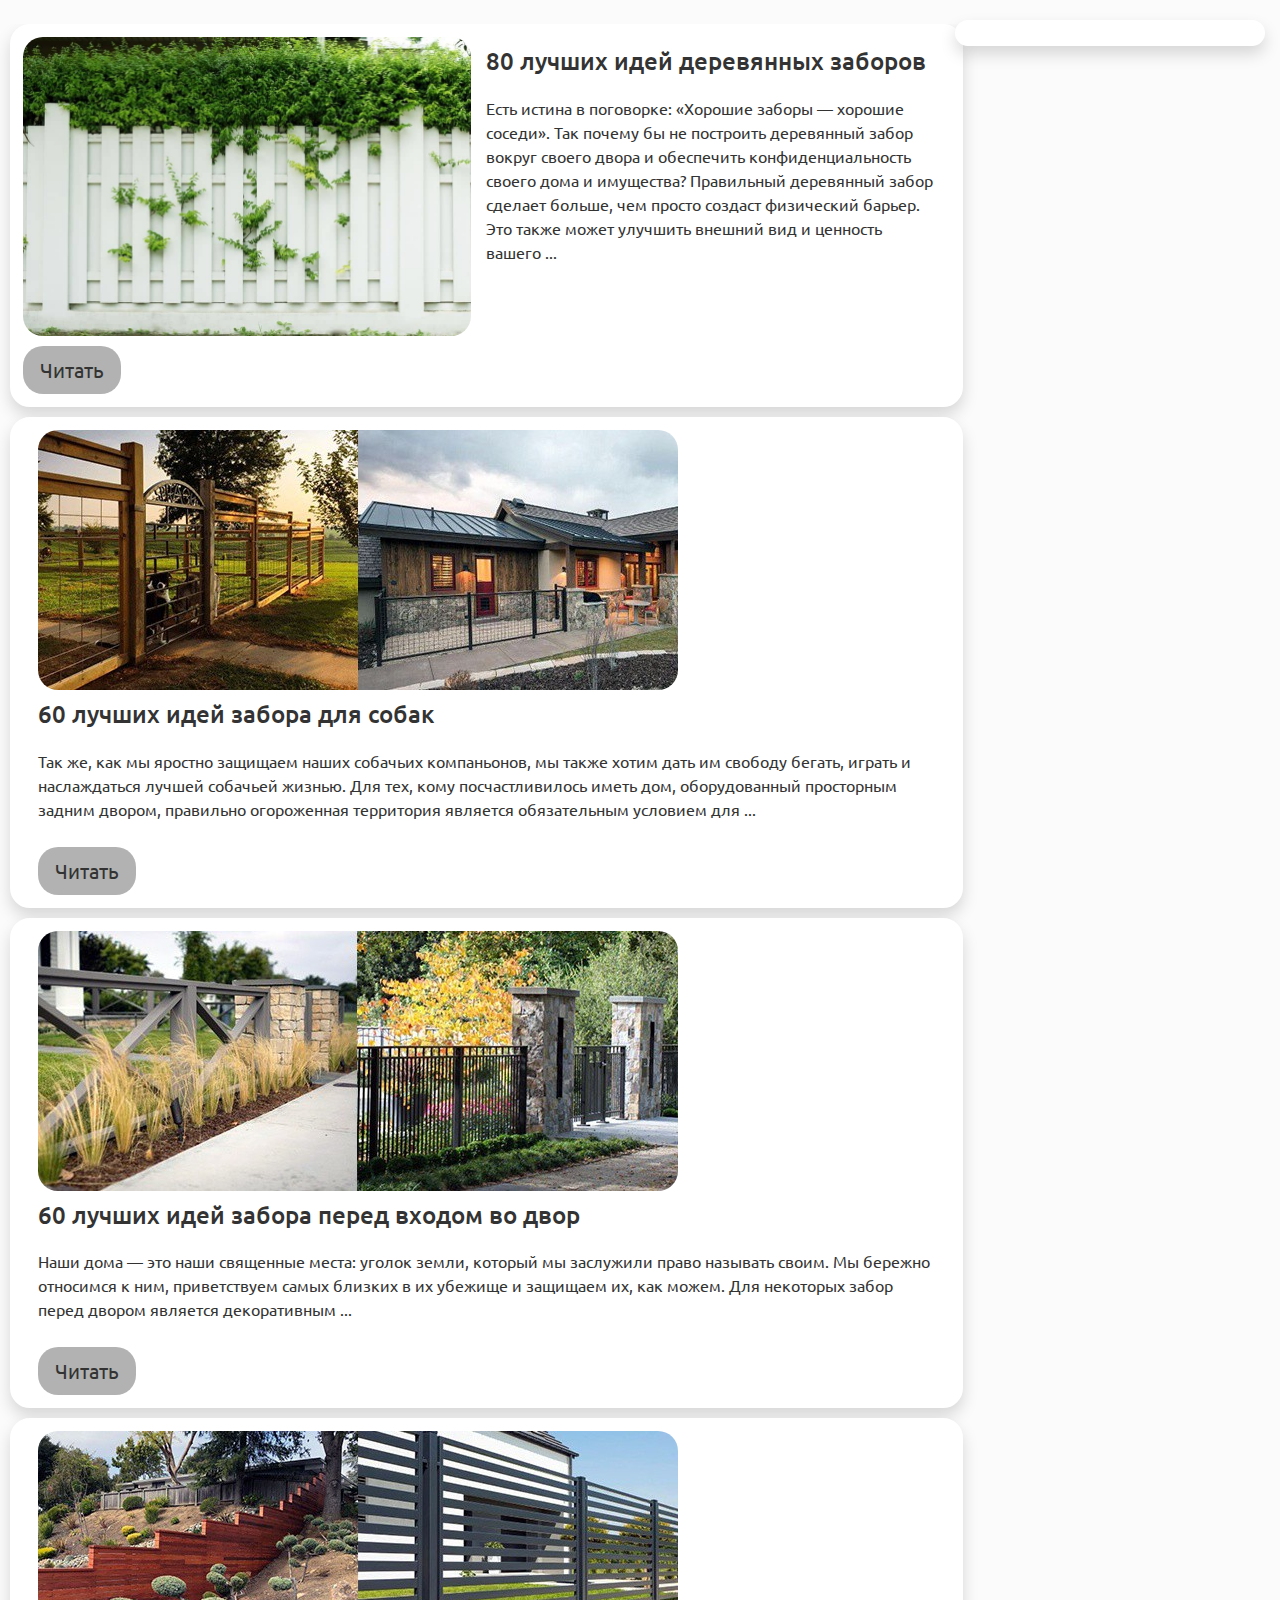
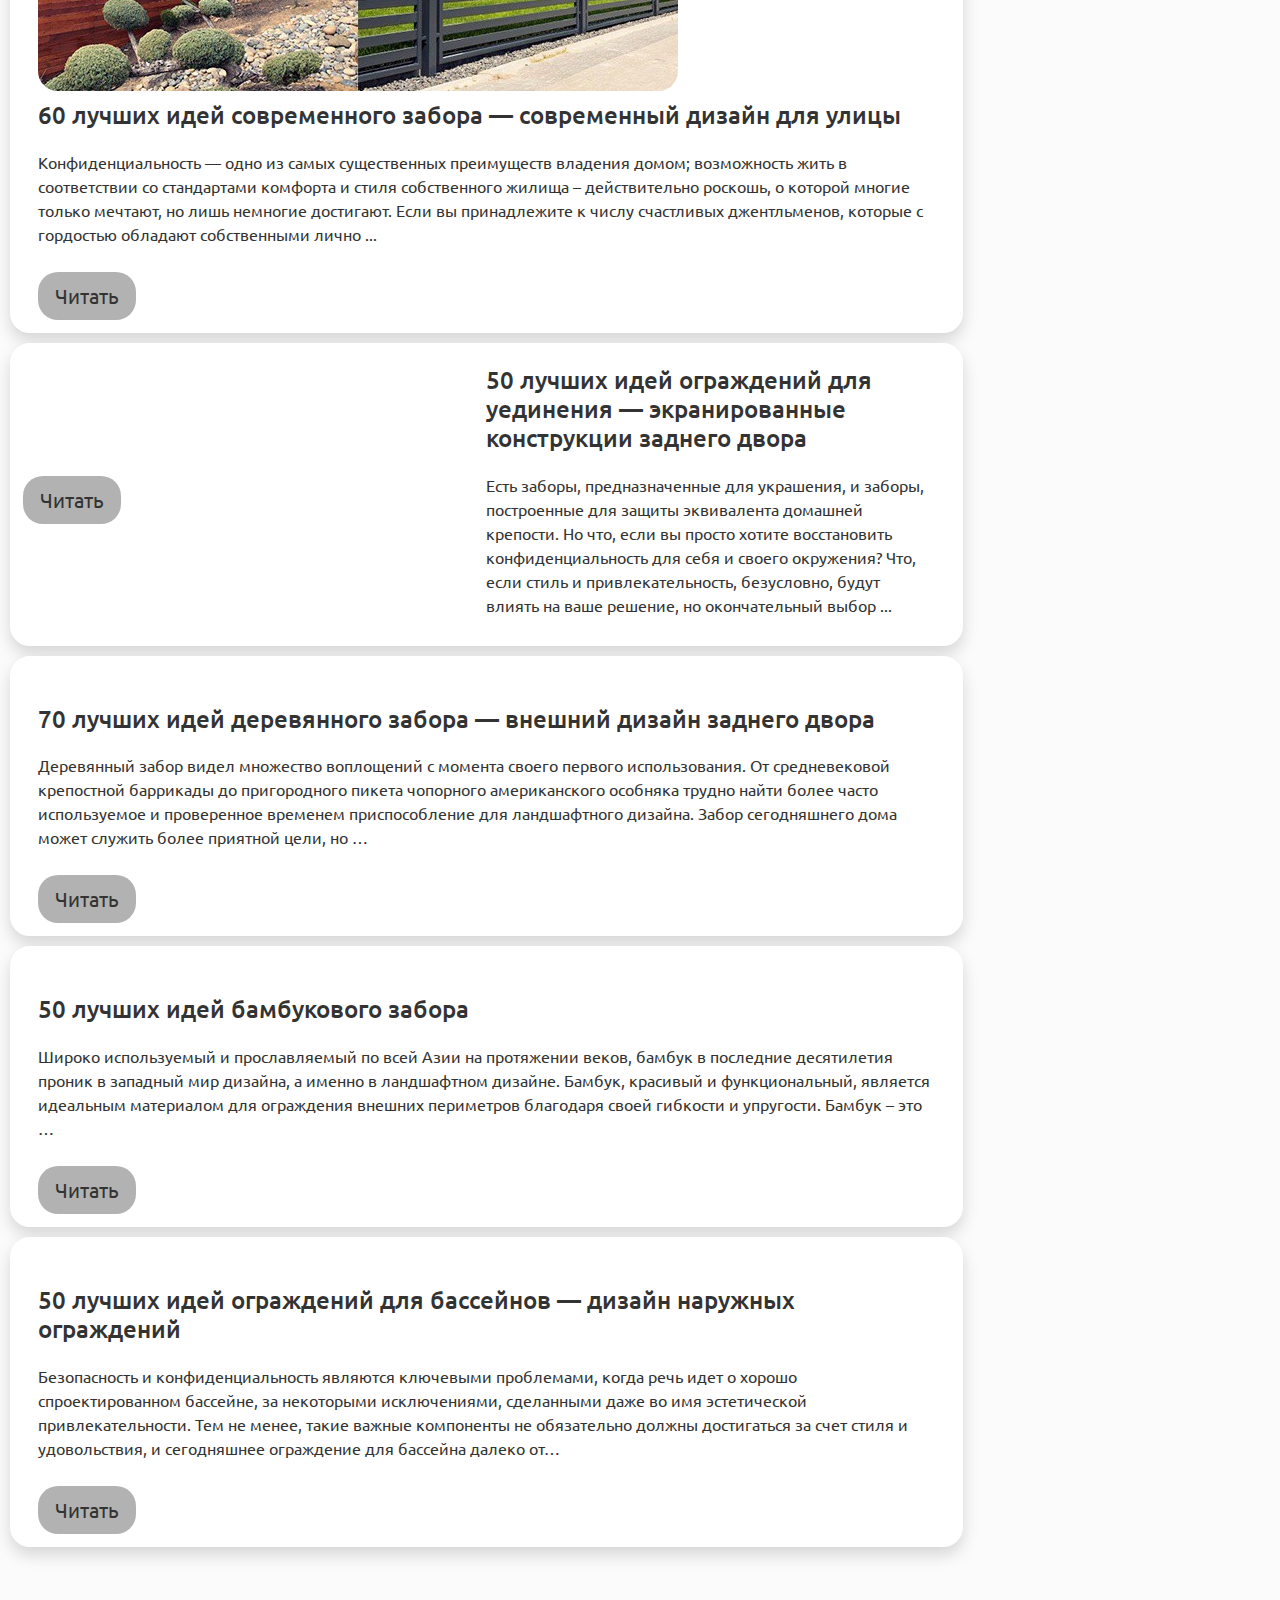
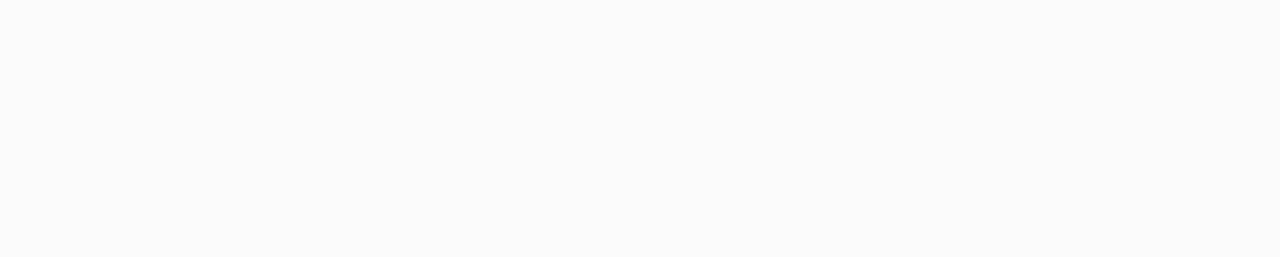
==== commit 39d597a0: "1" ====
--- a/index.html
+++ b/index.html
@@ -9,8 +9,8 @@
 	<meta name="robots" content="index, follow">
     <link rel="shortcut icon" type="image/png" href="favicon.png">
     
-	<link rel="stylesheet" type="text/css" href="./css/bootstrap.min.css?9446">
-	<link rel="stylesheet" type="text/css" href="style.css?1135">
+	<link rel="stylesheet" type="text/css" href="./css/bootstrap.min.css?2159">
+	<link rel="stylesheet" type="text/css" href="style.css?9844">
 	<link href='https://fonts.googleapis.com/css?family=Ubuntu&display=swap&subset=latin,latin-ext' rel='stylesheet' type='text/css'>
     <title>Заборы для дома</title>
 
@@ -41,7 +41,7 @@
 			<div class="align-self-center shadow col-md-8 col-lg-9">
 				<div class="row">
 					<div class="col align-self-center padding-0">
-						<a href="wood-fence-ideas.html"><img src="img/lazyload-ph.png" data-src="img/ranch-or-country-wood-fence-ideas-7.jpeg" class="img-fluid mx-auto d-block img lazyload" alt="ranch or-country-wood-fence-ideas-7.jpeg" /></a><a href="wood-fence-ideas.html" class="btn btn-d btn-lg button">Читать</a>
+						<a href="wood-fence-ideas.html"><img src="img/lazyload-ph.png" data-src="img/ranch-or-country-wood-fence-ideas-7.jpeg" class="img-fluid mx-auto d-block img img-protected lazyload" alt="80 лучших идей деревянных заборов" /></a><a href="wood-fence-ideas.html" class="btn btn-d btn-lg button">Читать</a>
 					</div>
 					<div class="col">
 						<div>
@@ -60,7 +60,7 @@
 			<div class="align-self-center shadow col-md-8 col-lg-9">
 				<div class="row">
 					<div class="col">
-						<a href="wood-fence-ideas.html"><img src="img/lazyload-ph.png" data-src="img/dog-fence-ideas.jpeg" class="img-fluid img float-lg-none lazyload" alt="ranch or-country-wood-fence-ideas-7.jpeg" /></a>
+						<a href="wood-fence-ideas.html"><img src="img/lazyload-ph.png" data-src="img/dog-fence-ideas.jpeg" class="img-fluid img float-lg-none img-protected lazyload" alt="60 лучших идей забора для собак" /></a>
 						<h2 class="mg-md">
 							<a href="dog-fence-ideas.html">60 лучших идей забора для собак</a><br>
 						</h2>
@@ -75,22 +75,22 @@
 			<div class="align-self-center shadow col-md-8 col-lg-9">
 				<div class="row">
 					<div class="col align-self-center">
-						<a href="wood-fence-ideas.html"><img src="img/lazyload-ph.png" data-src="img/front-yard-fence-ideas.jpg" class="img-fluid img float-lg-none lazyload" alt="ranch or-country-wood-fence-ideas-7.jpeg" /></a>
-						<h2 class="mg-md">
-							<a href="wood-fence-ideas.html">60 лучших идей забора перед входом во двор</a><br>
+						<a href="wood-fence-ideas.html"><img src="img/lazyload-ph.png" data-src="img/front-yard-fence-ideas.jpg" class="img-fluid img float-lg-none img-protected lazyload" alt="60 лучших идей забора перед входом во двор" /></a>
+						<h2 class="mg-md">
+							<a href="front-yard-fence-ideas.html">60 лучших идей забора перед входом во двор</a><br>
 						</h2>
 						<p>
 							Наши дома — это наши священные места: уголок земли, который мы заслужили право называть своим. Мы бережно относимся к ним, приветствуем самых близких в их убежище и защищаем их, как можем. Для некоторых забор перед двором является декоративным ...
-						</p><a href="wood-fence-ideas.html" class="btn btn-d btn-lg button">Читать</a>
-					</div>
-				</div>
-			</div>
-		</div>
-		<div class="row prew">
-			<div class="align-self-center shadow col-md-8 col-lg-9">
-				<div class="row">
-					<div class="col align-self-center">
-						<a href="wood-fence-ideas.html"><img src="img/lazyload-ph.png" data-src="img/modern-fence-ideas.jpg" class="img-fluid img float-lg-none lazyload" alt="ranch or-country-wood-fence-ideas-7.jpeg" /></a>
+						</p><a href="front-yard-fence-ideas.html" class="btn btn-d btn-lg button">Читать</a>
+					</div>
+				</div>
+			</div>
+		</div>
+		<div class="row prew">
+			<div class="align-self-center shadow col-md-8 col-lg-9">
+				<div class="row">
+					<div class="col align-self-center">
+						<a href="wood-fence-ideas.html"><img src="img/lazyload-ph.png" data-src="img/modern-fence-ideas.jpg" class="img-fluid img float-lg-none img-protected lazyload" alt="60 лучших идей современного забора — современный дизайн для улицы" /></a>
 						<h2 class="mg-md">
 							<a href="modern-fence-ideas.html">60 лучших идей современного забора — современный дизайн для улицы</a><br>
 						</h2>
@@ -105,17 +105,62 @@
 			<div class="align-self-center shadow col-md-8 col-lg-9">
 				<div class="row">
 					<div class="col align-self-center padding-0">
-						<a href="wood-fence-ideas.html"><img src="img/lazyload-ph.png" data-src="img/metal-rivet-modern-backyard-ideas-privacy-fence1.jpeg" class="img-fluid mx-auto d-block img lazyload" alt="ranch or-country-wood-fence-ideas-7.jpeg" /></a><a href="wood-fence-ideas.html" class="btn btn-d btn-lg button">Читать</a>
+						<a href="wood-fence-ideas.html"><img src="img/lazyload-ph.png" data-src="img/metal-rivet-modern-backyard-ideas-privacy-fence1.jpeg" class="img-fluid mx-auto d-block img img-protected lazyload" alt="50 лучших идей ограждений для уединения — экранированные конструкции заднего двора" /></a><a href="privacy-fence-ideas.html" class="btn btn-d btn-lg button">Читать</a>
 					</div>
 					<div class="col">
 						<div>
 							<h2 class="mg-md">
-								<a href="wood-fence-ideas.html">50 лучших идей ограждений для уединения — экранированные конструкции заднего двора</a><br>
+								<a href="privacy-fence-ideas.html">50 лучших идей ограждений для уединения — экранированные конструкции заднего двора</a><br>
 							</h2>
 							<p>
 								Есть заборы, предназначенные для украшения, и заборы, построенные для защиты эквивалента домашней крепости. Но что, если вы просто хотите восстановить конфиденциальность для себя и своего окружения? Что, если стиль и привлекательность, безусловно, будут влиять на ваше решение, но окончательный выбор ...
 							</p>
 						</div>
+					</div>
+				</div>
+			</div>
+		</div>
+		<div class="row prew">
+			<div class="align-self-center shadow col-md-8 col-lg-9">
+				<div class="row">
+					<div class="col align-self-center">
+						<a href="wood-fence-ideas.html"><img src="img/lazyload-ph.png" data-src="img/wood-fence-ideas.jpg" class="img-fluid img float-lg-none img-protected lazyload" alt="70 лучших идей деревянного забора — внешний дизайн заднего двора" /></a>
+						<h2 class="mg-md">
+							<a href="wood-fence-ideas-1.html">70 лучших идей деревянного забора — внешний дизайн заднего двора</a><br>
+						</h2>
+						<p>
+							Деревянный забор видел множество воплощений с момента своего первого использования. От средневековой крепостной баррикады до пригородного пикета чопорного американского особняка трудно найти более часто используемое и проверенное временем приспособление для ландшафтного дизайна. Забор сегодняшнего дома может служить более приятной цели, но …
+						</p><a href="wood-fence-ideas-1.html" class="btn btn-d btn-lg button">Читать</a>
+					</div>
+				</div>
+			</div>
+		</div>
+		<div class="row prew">
+			<div class="align-self-center shadow col-md-8 col-lg-9">
+				<div class="row">
+					<div class="col align-self-center">
+						<a href="wood-fence-ideas.html"><img src="img/lazyload-ph.png" data-src="img/bamboo-fence-ideas.jpg" class="img-fluid img float-lg-none img-protected lazyload" alt="50 лучших идей бамбукового забора" /></a>
+						<h2 class="mg-md">
+							<a href="bamboo-fence-ideas.html">50 лучших идей бамбукового забора</a><br>
+						</h2>
+						<p>
+							Широко используемый и прославляемый по всей Азии на протяжении веков, бамбук в последние десятилетия проник в западный мир дизайна, а именно в ландшафтном дизайне. Бамбук, красивый и функциональный, является идеальным материалом для ограждения внешних периметров благодаря своей гибкости и упругости. Бамбук – это …
+						</p><a href="bamboo-fence-ideas.html" class="btn btn-d btn-lg button">Читать</a>
+					</div>
+				</div>
+			</div>
+		</div>
+		<div class="row prew">
+			<div class="align-self-center shadow col-md-8 col-lg-9">
+				<div class="row">
+					<div class="col align-self-center">
+						<a href="wood-fence-ideas.html"><img src="img/lazyload-ph.png" data-src="img/pool-fence-ideas.jpg" class="img-fluid img float-lg-none img-protected lazyload" alt="70 лучших идей деревянного забора — внешний дизайн заднего двора" /></a>
+						<h2 class="mg-md">
+							<a href="pool-fence-ideas.html">50 лучших идей ограждений для бассейнов — дизайн наружных ограждений</a><br>
+						</h2>
+						<p>
+							Безопасность и конфиденциальность являются ключевыми проблемами, когда речь идет о хорошо спроектированном бассейне, за некоторыми исключениями, сделанными даже во имя эстетической привлекательности. Тем не менее, такие важные компоненты не обязательно должны достигаться за счет стиля и удовольствия, и сегодняшнее ограждение для бассейна далеко от…
+						</p><a href="pool-fence-ideas.html" class="btn btn-d btn-lg button">Читать</a>
 					</div>
 				</div>
 			</div>
@@ -159,9 +204,9 @@
 
 
 <!-- Additional JS -->
-<script src="./js/jquery.min.js?5723"></script>
-<script src="./js/bootstrap.bundle.min.js?8554"></script>
-<script src="./js/blocs.min.js?8652"></script>
+<script src="./js/jquery.min.js?7757"></script>
+<script src="./js/bootstrap.bundle.min.js?4650"></script>
+<script src="./js/blocs.min.js?3786"></script>
 <script src="./js/lazysizes.min.js" defer></script><!-- Additional JS END -->
 
 <!-- Google Tag Manager (noscript) -->
--- a/style.css
+++ b/style.css
@@ -205,6 +205,10 @@
 
 
 
+/*  Image Protection */
+.img-protected{
+	-webkit-touch-callout: none;
+}
 
 
 
